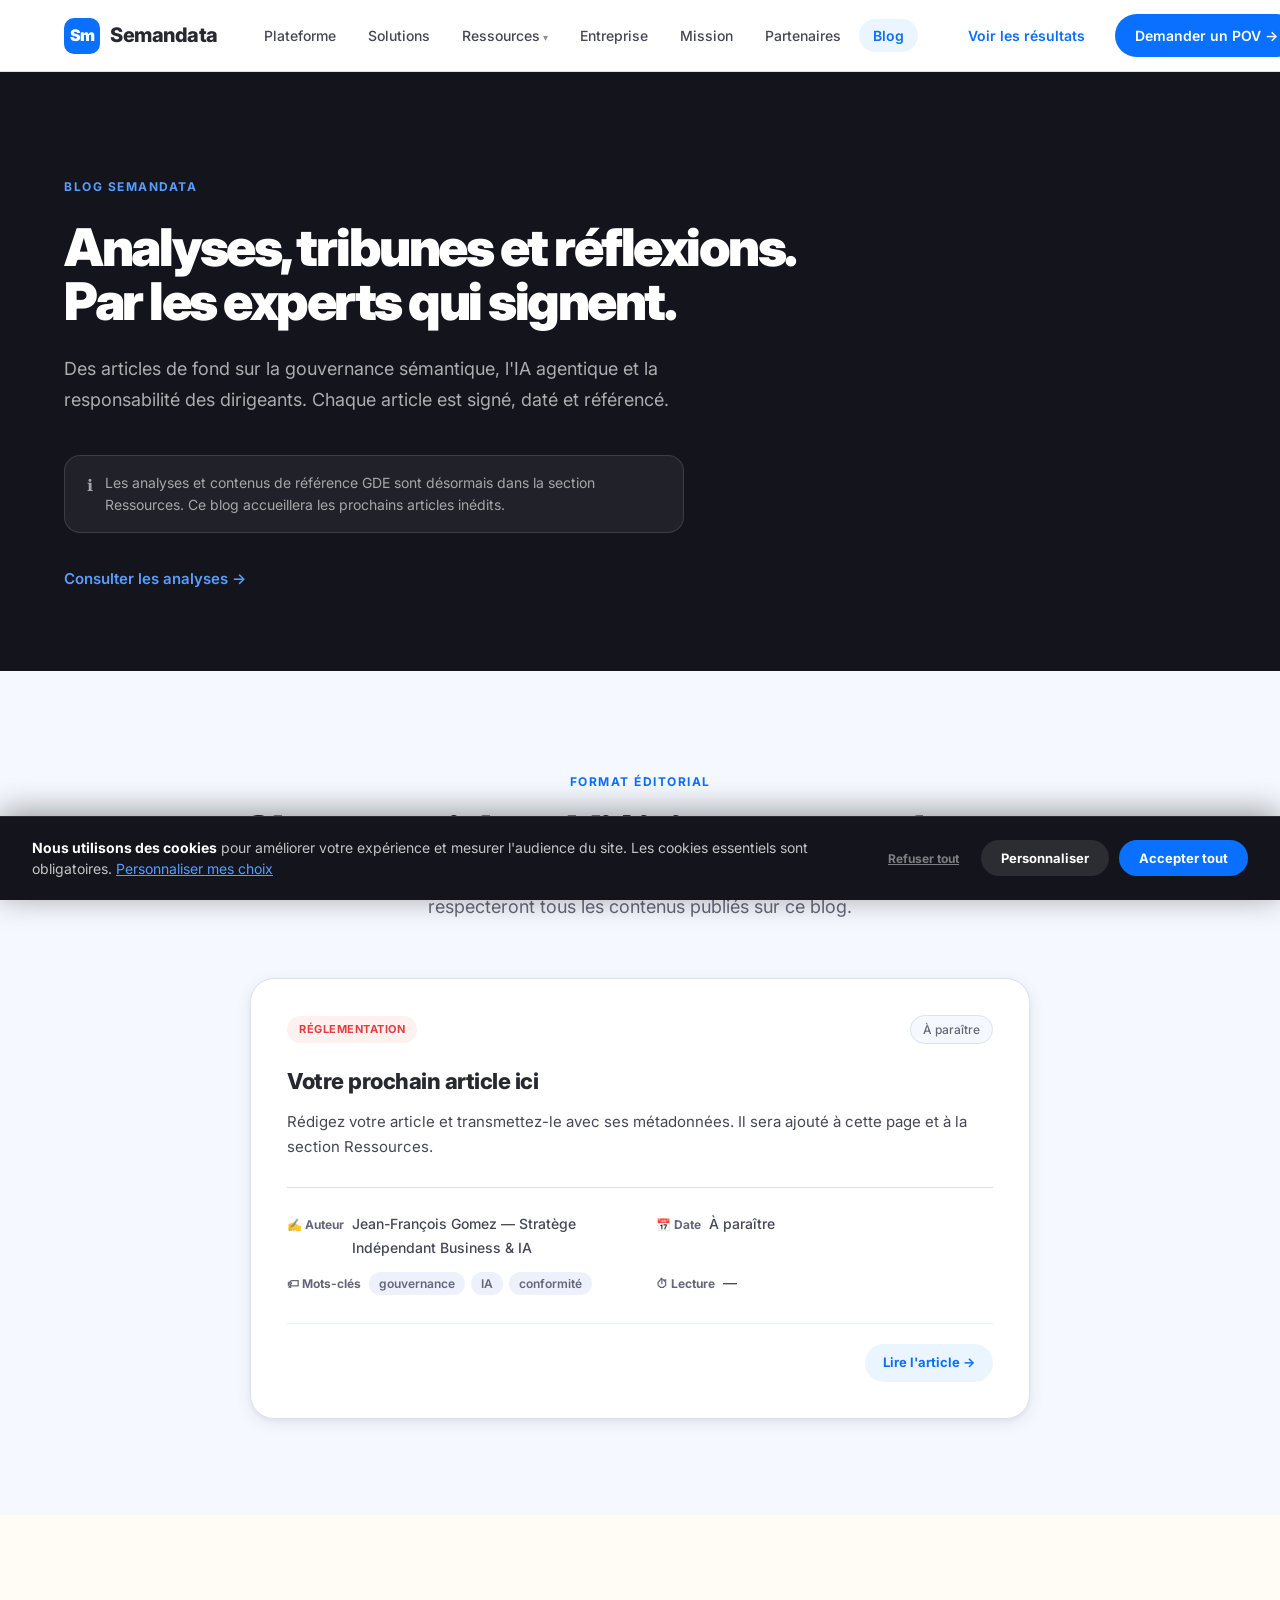
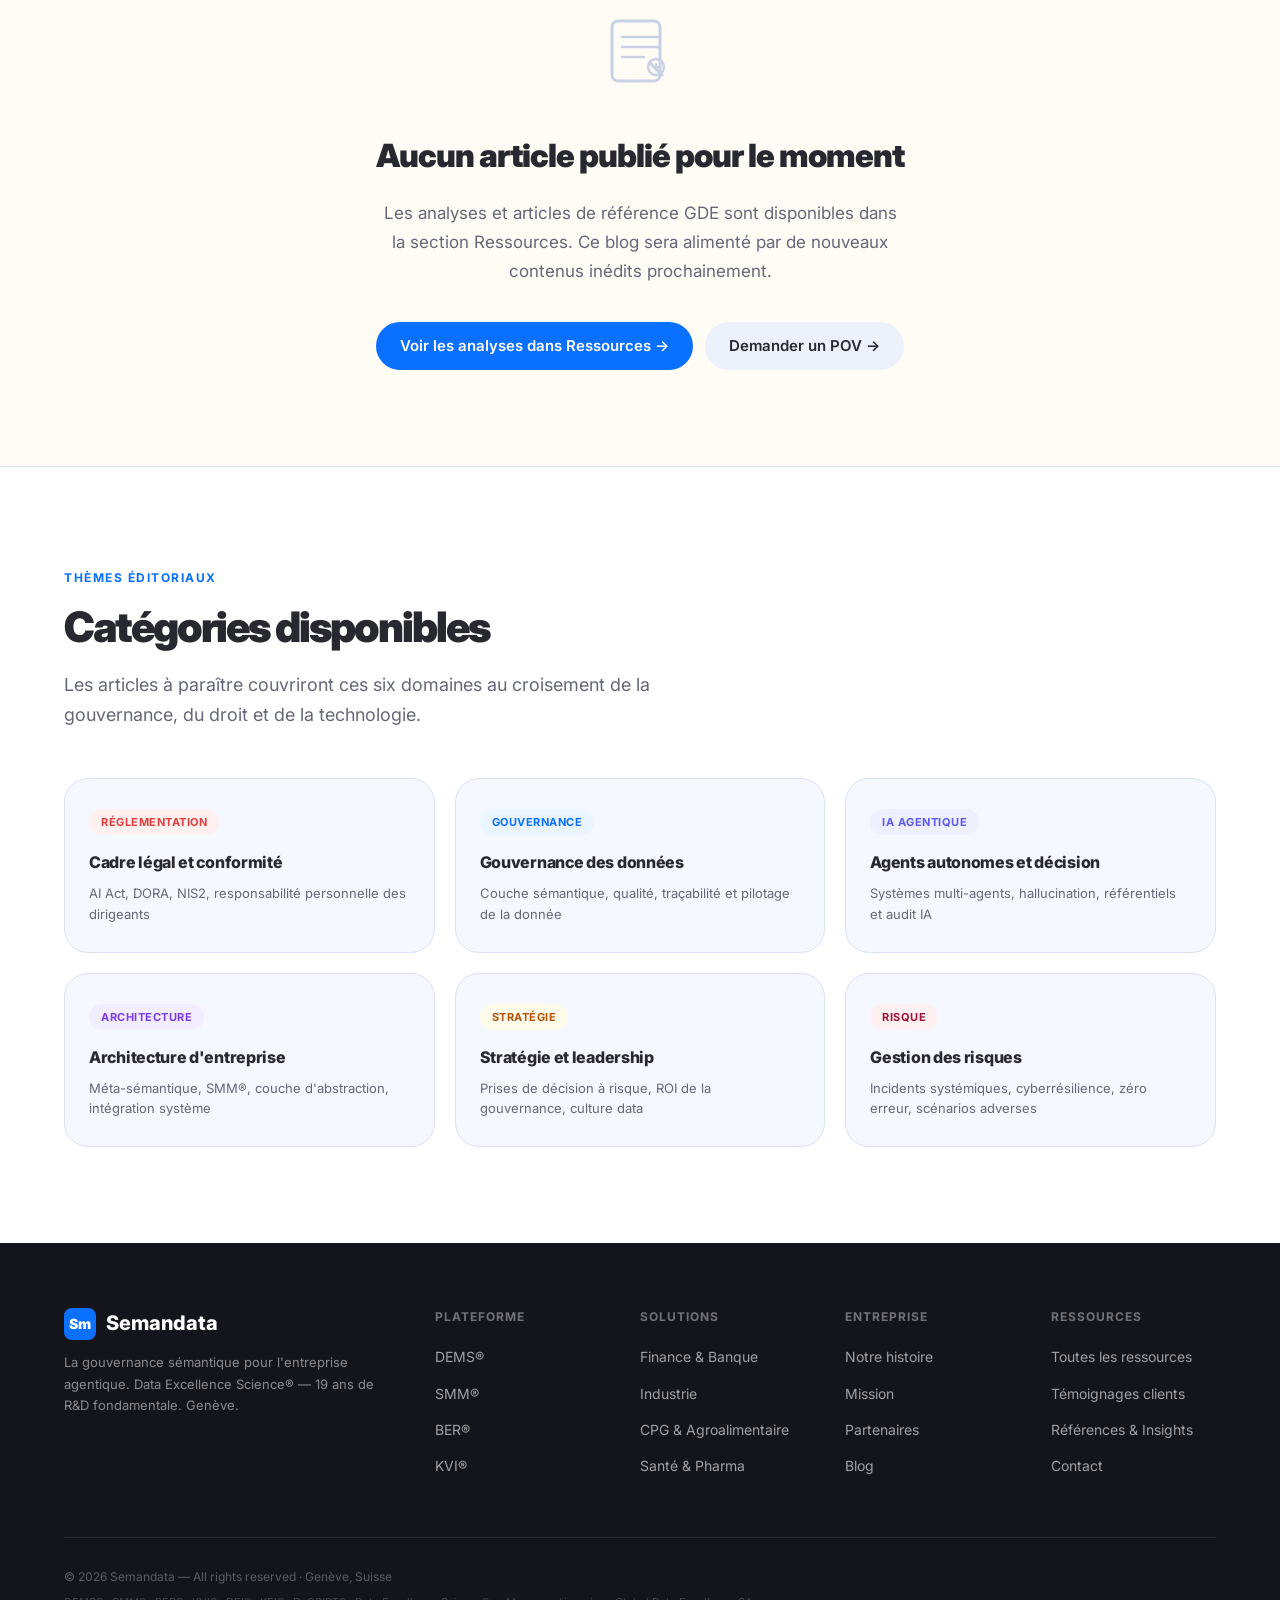
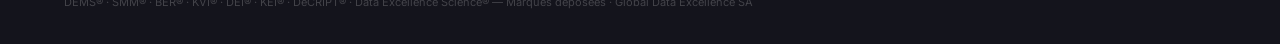
==== blog.html @ 56f46e11 "GDE_Reload" ====
<!DOCTYPE html>
<html lang="fr">
<head>
  <meta charset="UTF-8">
  <meta name="viewport" content="width=device-width, initial-scale=1.0">
  <title>Blog — Semandata | Analyses, tribunes et réflexions par les experts qui signent.</title>
  <meta name="description" content="Des articles de fond sur la gouvernance sémantique, l'IA agentique et la responsabilité des dirigeants. Chaque article est signé, daté et référencé. Par Semandata.">
  <style>
@import url('https://fonts.googleapis.com/css2?family=Inter:wght@400;500;600;700;800;900&display=swap');

:root {
  --c-blue50:  #ebf5ff;
  --c-blue100: #c7deff;
  --c-blue500: #579dff;
  --c-blue700: #0a70ff;
  --c-blue900: #0057d1;
  --c-heading:   #282830;
  --c-paragraph: #464754;
  --c-caption:   #656779;
  --c-white:     #ffffff;
  --c-cream:     #fffcf5;
  --c-grey50:    #f5f8fe;
  --c-grey100:   #ecf1fc;
  --c-grey200:   #dbe2f4;
  --c-grey300:   #c9d1e7;
  --c-indigo500: #5c59f3;
  --c-teal500:   #2aa79c;
  --c-yellow:    #fcff7e;
  --c-green:     #22c55e;
  --c-dark:      #14141c;
  --c-hero-bg:   #ede9e1;
  --r-sm:   8px;
  --r-md:   12px;
  --r-lg:   16px;
  --r-xl:   24px;
  --r-2xl:  32px;
  --r-pill: 100px;
  --shadow-sm: 0 1px 3px rgba(0,0,0,0.08), 0 1px 2px rgba(0,0,0,0.05);
  --shadow-md: 0 4px 16px rgba(0,0,0,0.08), 0 2px 4px rgba(0,0,0,0.04);
  --shadow-lg: 0 20px 60px rgba(0,0,0,0.10), 0 4px 16px rgba(0,0,0,0.06);
}

*, *::before, *::after { box-sizing: border-box; margin: 0; padding: 0; }
html { scroll-behavior: smooth; }
body {
  font-family: 'Inter', Helvetica, Arial, sans-serif;
  color: var(--c-paragraph);
  background: var(--c-white);
  line-height: 1.65;
  -webkit-font-smoothing: antialiased;
}
a { text-decoration: none; color: inherit; }
img { max-width: 100%; display: block; }

/* ── Navigation ── */
.nav {
  position: sticky; top: 0; z-index: 100;
  height: 72px;
  background: rgba(255,255,255,0.96);
  backdrop-filter: blur(16px);
  -webkit-backdrop-filter: blur(16px);
  border-bottom: 1px solid var(--c-grey200);
  display: flex; align-items: center;
}
.nav-inner {
  max-width: 1200px; margin: 0 auto; padding: 0 24px;
  width: 100%;
  display: flex; align-items: center; justify-content: space-between; gap: 32px;
}
.nav-logo {
  display: flex; align-items: center; gap: 10px;
  font-size: 20px; font-weight: 800; color: var(--c-heading);
  letter-spacing: -0.5px; flex-shrink: 0;
}
.nav-logo .logo-mark {
  width: 36px; height: 36px; border-radius: 10px;
  background: var(--c-blue700);
  display: flex; align-items: center; justify-content: center;
  color: white; font-weight: 900; font-size: 16px; letter-spacing: -1px;
}
.nav-links {
  display: flex; align-items: center; gap: 4px;
  list-style: none; flex: 1; justify-content: center;
}
.nav-links a {
  padding: 8px 14px; border-radius: var(--r-pill);
  font-size: 14px; font-weight: 500; color: var(--c-paragraph);
  transition: all 0.15s ease;
  white-space: nowrap;
}
.nav-links a:hover { background: var(--c-grey100); color: var(--c-heading); }
.nav-links a.active { background: var(--c-blue50); color: var(--c-blue700); font-weight: 600; }
/* ── Dropdown Ressources ── */
.nav-dropdown { position: relative; }
.nav-dropdown > a::after {
  content: ' ▾'; font-size: 10px; opacity: 0.6;
}
.nav-dropdown-menu {
  display: none;
  position: absolute; top: calc(100% + 8px); left: 50%;
  transform: translateX(-50%);
  background: white; border: 1px solid var(--c-grey200);
  border-radius: var(--r-lg); box-shadow: var(--shadow-lg);
  min-width: 210px; padding: 8px; z-index: 200;
  white-space: nowrap;
}
.nav-dropdown:hover .nav-dropdown-menu { display: block; }
.nav-dropdown-menu a {
  display: block; padding: 10px 14px; border-radius: var(--r-md);
  font-size: 14px; font-weight: 500; color: var(--c-paragraph);
  transition: all 0.15s ease;
}
.nav-dropdown-menu a:hover { background: var(--c-blue50); color: var(--c-blue700); }
.nav-dropdown-menu .dropdown-label {
  font-size: 11px; font-weight: 700; text-transform: uppercase;
  letter-spacing: 1px; color: var(--c-caption); padding: 6px 14px 4px;
}

.nav-cta { display: flex; align-items: center; gap: 12px; flex-shrink: 0; }

/* ── Boutons ── */
.btn {
  display: inline-flex; align-items: center; gap: 8px;
  padding: 12px 24px; border-radius: var(--r-pill);
  font-size: 15px; font-weight: 600; border: none; cursor: pointer;
  transition: all 0.15s ease; text-decoration: none; white-space: nowrap;
}
.btn-primary { background: var(--c-blue700); color: white; }
.btn-primary:hover { background: var(--c-blue900); transform: translateY(-1px); box-shadow: 0 4px 20px rgba(10,112,255,0.35); }
.btn-secondary { background: var(--c-grey100); color: var(--c-heading); }
.btn-secondary:hover { background: var(--c-grey200); }
.btn-ghost { background: transparent; color: var(--c-blue700); }
.btn-ghost:hover { background: var(--c-blue50); }
.btn-white { background: white; color: var(--c-blue700); }
.btn-white:hover { background: var(--c-blue50); transform: translateY(-1px); box-shadow: 0 4px 20px rgba(0,0,0,0.15); }
.btn-outline-white { background: transparent; color: white; border: 2px solid rgba(255,255,255,0.4); }
.btn-outline-white:hover { background: rgba(255,255,255,0.1); border-color: white; }

/* ── Layout ── */
.container { max-width: 1200px; margin: 0 auto; padding: 0 24px; }
.section { padding: 96px 0; }
.section-sm { padding: 64px 0; }
.section-label {
  display: inline-block;
  font-size: 12px; font-weight: 700; letter-spacing: 1.5px;
  text-transform: uppercase; color: var(--c-blue700);
  margin-bottom: 16px;
}
.section-label-light { color: var(--c-blue500); }
.section-title {
  font-size: 42px; font-weight: 900; letter-spacing: -2px;
  color: var(--c-heading); line-height: 1.1; margin-bottom: 20px;
}
.section-title-white { color: white; }
.section-subtitle { font-size: 18px; color: var(--c-caption); line-height: 1.65; max-width: 600px; }
.section-subtitle-white { color: rgba(255,255,255,0.75); }
.text-center { text-align: center; }
.text-center .section-subtitle { margin: 0 auto; }

/* ── Blog Hero (dark) ── */
.blog-hero {
  background: var(--c-dark);
  padding: 100px 0 80px;
}
.blog-hero-label {
  display: inline-block;
  font-size: 12px; font-weight: 700; letter-spacing: 1.5px;
  text-transform: uppercase; color: var(--c-blue500);
  margin-bottom: 24px;
}
.blog-hero h1 {
  font-size: 52px; font-weight: 900; letter-spacing: -2.5px;
  color: white; line-height: 1.05; margin-bottom: 24px;
  max-width: 780px;
}
.blog-hero-sub {
  font-size: 18px; color: rgba(255,255,255,0.65); line-height: 1.7;
  max-width: 640px; margin-bottom: 40px;
}
.blog-hero-notice {
  display: inline-flex; align-items: flex-start; gap: 12px;
  background: rgba(255,255,255,0.06); border: 1px solid rgba(255,255,255,0.12);
  border-radius: var(--r-lg); padding: 16px 22px;
  font-size: 14px; color: rgba(255,255,255,0.6);
  line-height: 1.55; max-width: 620px; margin-bottom: 32px;
}
.blog-hero-notice .notice-icon {
  font-size: 16px; flex-shrink: 0; margin-top: 1px;
}
.blog-hero-cta {
  display: inline-flex; align-items: center; gap: 8px;
  font-size: 15px; font-weight: 600; color: var(--c-blue500);
  transition: color 0.15s;
}
.blog-hero-cta:hover { color: white; }

/* ── Badge ── */
.badge {
  display: inline-flex; align-items: center;
  padding: 4px 12px; border-radius: var(--r-pill);
  font-size: 11px; font-weight: 700; letter-spacing: 0.5px;
  text-transform: uppercase;
}
.badge-reglem   { background: #fff1f0; color: #e53e3e; }
.badge-gouv     { background: #ebf5ff; color: var(--c-blue700); }
.badge-ia       { background: #eef0ff; color: var(--c-indigo500); }
.badge-archi    { background: #f3eeff; color: #7c3aed; }
.badge-strat    { background: #fffbeb; color: #b45309; }
.badge-risque   { background: #fff1f2; color: #9f1239; }

/* ── Demo card (format d'article) ── */
.format-section {
  background: var(--c-grey50);
  padding: 96px 0;
}
.format-section .section-title { margin-bottom: 8px; }
.format-section .section-subtitle { margin-bottom: 56px; }
.demo-card {
  background: white; border: 1px solid var(--c-grey200);
  border-radius: var(--r-xl); padding: 36px;
  box-shadow: var(--shadow-md);
  max-width: 780px; margin: 0 auto;
}
.demo-card-top {
  display: flex; align-items: center; justify-content: space-between;
  margin-bottom: 24px;
}
.demo-date {
  font-size: 12px; font-weight: 500; color: var(--c-caption);
  background: var(--c-grey50); border: 1px solid var(--c-grey200);
  padding: 4px 12px; border-radius: var(--r-pill);
}
.demo-title {
  font-size: 22px; font-weight: 800; color: var(--c-heading);
  letter-spacing: -0.5px; line-height: 1.25; margin-bottom: 14px;
}
.demo-summary {
  font-size: 15px; color: var(--c-paragraph); line-height: 1.65;
  margin-bottom: 28px;
}
.demo-divider {
  border: none; border-top: 1px solid var(--c-grey200); margin: 0 0 24px;
}
.demo-meta-grid {
  display: grid; grid-template-columns: 1fr 1fr; gap: 12px 32px;
  margin-bottom: 28px;
}
.demo-meta-item { display: flex; align-items: baseline; gap: 8px; }
.demo-meta-label {
  font-size: 12px; font-weight: 700; color: var(--c-caption);
  white-space: nowrap; flex-shrink: 0;
}
.demo-meta-value {
  font-size: 14px; color: var(--c-paragraph); font-weight: 500;
}
.demo-tags {
  display: inline-flex; gap: 6px; flex-wrap: wrap;
}
.demo-tag {
  background: var(--c-grey100); color: var(--c-caption);
  font-size: 12px; font-weight: 600; padding: 2px 10px;
  border-radius: var(--r-pill);
}
.demo-card-footer {
  display: flex; justify-content: flex-end;
  padding-top: 20px; border-top: 1px solid var(--c-grey100);
}
.demo-read-link {
  display: inline-flex; align-items: center; gap: 6px;
  font-size: 13px; font-weight: 700; color: var(--c-blue700);
  background: var(--c-blue50); padding: 8px 18px; border-radius: var(--r-pill);
  transition: all 0.15s ease;
}
.demo-read-link:hover { background: var(--c-blue100); }

/* ── État actuel (vide) ── */
.empty-section {
  background: var(--c-cream);
  padding: 96px 0;
}
.empty-illustration {
  width: 80px; height: 80px; margin: 0 auto 32px;
  color: var(--c-grey300);
}
.empty-section h2 {
  font-size: 32px; font-weight: 900; letter-spacing: -1px;
  color: var(--c-heading); margin-bottom: 16px;
}
.empty-section p {
  font-size: 17px; color: var(--c-caption); line-height: 1.7;
  max-width: 520px; margin: 0 auto 36px;
}
.empty-cta-row {
  display: flex; gap: 12px; justify-content: center; flex-wrap: wrap;
}

/* ── Catégories ── */
.categories-section {
  background: var(--c-white);
  padding: 96px 0;
  border-top: 1px solid var(--c-grey200);
}
.categories-grid {
  display: grid; grid-template-columns: repeat(3, 1fr);
  gap: 20px; margin-top: 48px;
}
.category-card {
  background: var(--c-grey50); border: 1px solid var(--c-grey200);
  border-radius: var(--r-xl); padding: 28px 24px;
  transition: all 0.2s ease;
}
.category-card:hover {
  box-shadow: var(--shadow-md);
  transform: translateY(-2px);
  border-color: var(--c-grey300);
}
.category-card .badge { margin-bottom: 14px; }
.category-card-title {
  font-size: 16px; font-weight: 800; color: var(--c-heading);
  letter-spacing: -0.3px; margin-bottom: 8px;
}
.category-card-desc {
  font-size: 13px; color: var(--c-caption); line-height: 1.55;
}

/* ── CTA Banner ── */
.cta-banner {
  background: var(--c-blue700); padding: 80px 0;
}
.cta-banner h2 {
  font-size: 36px; font-weight: 900; letter-spacing: -1.5px;
  color: white; margin-bottom: 16px; max-width: 600px;
}
.cta-banner p { font-size: 17px; color: rgba(255,255,255,0.75); max-width: 520px; margin-bottom: 36px; line-height: 1.7; }
.cta-actions { display: flex; gap: 12px; flex-wrap: wrap; }

/* ── Footer ── */
.footer { background: var(--c-dark); padding: 64px 0 32px; }
.footer-grid {
  display: grid; grid-template-columns: 2fr 1fr 1fr 1fr 1fr;
  gap: 40px; padding-bottom: 48px;
  border-bottom: 1px solid rgba(255,255,255,0.1);
}
.footer-brand { font-size: 20px; font-weight: 800; color: white; margin-bottom: 12px; }
.footer-tagline { font-size: 13px; color: rgba(255,255,255,0.5); line-height: 1.65; }
.footer-col-title { font-size: 12px; font-weight: 700; text-transform: uppercase; letter-spacing: 1px; color: rgba(255,255,255,0.4); margin-bottom: 16px; }
.footer-links { list-style: none; }
.footer-links li { margin-bottom: 10px; }
.footer-links a { font-size: 14px; color: rgba(255,255,255,0.6); transition: color 0.15s; }
.footer-links a:hover { color: white; }
.footer-bottom { padding-top: 28px; display: flex; justify-content: space-between; align-items: flex-start; gap: 16px; flex-wrap: wrap; }
.footer-copy { font-size: 12px; color: rgba(255,255,255,0.3); line-height: 1.8; }
.footer-ip { font-size: 11px; color: rgba(255,255,255,0.2); margin-top: 6px; }

/* ── Responsive ── */
@media (max-width: 1024px) {
  .blog-hero h1 { font-size: 40px; }
  .footer-grid { grid-template-columns: 1fr 1fr 1fr; }
  .categories-grid { grid-template-columns: repeat(2, 1fr); }
}
@media (max-width: 768px) {
  .nav-links { display: none; }
  .nav-cta .btn-ghost { display: none; }
  .blog-hero h1 { font-size: 32px; letter-spacing: -1.5px; }
  .blog-hero-sub { font-size: 16px; }
  .section-title { font-size: 28px; letter-spacing: -1px; }
  .cta-banner h2 { font-size: 26px; }
  .footer-grid { grid-template-columns: 1fr 1fr; }
  .categories-grid { grid-template-columns: 1fr 1fr; }
  .demo-meta-grid { grid-template-columns: 1fr; }
  .empty-section h2 { font-size: 26px; }
}
@media (max-width: 480px) {
  .footer-grid { grid-template-columns: 1fr; }
  .blog-hero { padding: 60px 0 48px; }
  .blog-hero h1 { font-size: 28px; }
  .categories-grid { grid-template-columns: 1fr; }
}
  </style>
</head>
<body>

<!-- ══════════════════════════════════════════════════════════
     NAVIGATION
══════════════════════════════════════════════════════════ -->
<nav class="nav">
  <div class="nav-inner">
    <a href="index.html" class="nav-logo">
      <div class="logo-mark">Sm</div>
      Semandata
    </a>
    <ul class="nav-links">
      <li><a href="plateforme.html">Plateforme</a></li>
      <li><a href="solutions.html">Solutions</a></li>
      <li class="nav-dropdown">
      <a href="ressources.html">Ressources</a>
      <div class="nav-dropdown-menu">
        <div class="dropdown-label">Ressources</div>
        <a href="ressources.html#temoignages">Témoignages clients</a>
        <a href="ressources.html#insights">Références &amp; Insights</a>
        <a href="ressources.html#guides">Guides pratiques</a>
      </div>
    </li>
      <li><a href="entreprise.html">Entreprise</a></li>
      <li><a href="mission.html">Mission</a></li>
      <li><a href="gotomarket.html">Partenaires</a></li>
      <li><a href="blog.html" class="active">Blog</a></li>
    </ul>
    <div class="nav-cta">
      <a href="ressources.html" class="btn btn-ghost" style="font-size:14px;padding:10px 18px;">Voir les résultats</a>
      <a href="mailto:contact@semandata.com?subject=Demande de POV Semandata" class="btn btn-primary" style="font-size:14px;padding:10px 20px;">Demander un POV →</a>
    </div>
  </div>
</nav>

<!-- ══════════════════════════════════════════════════════════
     HERO
══════════════════════════════════════════════════════════ -->
<section class="blog-hero">
  <div class="container">
    <div class="blog-hero-label">Blog Semandata</div>
    <h1>Analyses, tribunes et réflexions.<br>Par les experts qui signent.</h1>
    <p class="blog-hero-sub">Des articles de fond sur la gouvernance sémantique, l'IA agentique et la responsabilité des dirigeants. Chaque article est signé, daté et référencé.</p>
    <div class="blog-hero-notice">
      <span class="notice-icon">ℹ</span>
      <span>Les analyses et contenus de référence GDE sont désormais dans la section Ressources. Ce blog accueillera les prochains articles inédits.</span>
    </div>
    <br>
    <a href="ressources.html#articles" class="blog-hero-cta">Consulter les analyses →</a>
  </div>
</section>

<!-- ══════════════════════════════════════════════════════════
     FORMAT DES ARTICLES
══════════════════════════════════════════════════════════ -->
<section class="format-section">
  <div class="container text-center">
    <div class="section-label">Format éditorial</div>
    <h2 class="section-title">Chaque article publié ici respecte ce format</h2>
    <p class="section-subtitle">Un article de fond n'est pas un post LinkedIn. Voici la structure que respecteront tous les contenus publiés sur ce blog.</p>
  </div>
  <div class="container" style="margin-top: 0;">
    <div class="demo-card">
      <div class="demo-card-top">
        <span class="badge badge-reglem">Réglementation</span>
        <span class="demo-date">À paraître</span>
      </div>
      <div class="demo-title">Votre prochain article ici</div>
      <p class="demo-summary">Rédigez votre article et transmettez-le avec ses métadonnées. Il sera ajouté à cette page et à la section Ressources.</p>
      <hr class="demo-divider">
      <div class="demo-meta-grid">
        <div class="demo-meta-item">
          <span class="demo-meta-label">✍ Auteur</span>
          <span class="demo-meta-value">Jean-François Gomez — Stratège Indépendant Business &amp; IA</span>
        </div>
        <div class="demo-meta-item">
          <span class="demo-meta-label">📅 Date</span>
          <span class="demo-meta-value">À paraître</span>
        </div>
        <div class="demo-meta-item">
          <span class="demo-meta-label">🏷 Mots-clés</span>
          <span class="demo-meta-value">
            <span class="demo-tags">
              <span class="demo-tag">gouvernance</span>
              <span class="demo-tag">IA</span>
              <span class="demo-tag">conformité</span>
            </span>
          </span>
        </div>
        <div class="demo-meta-item">
          <span class="demo-meta-label">⏱ Lecture</span>
          <span class="demo-meta-value">—</span>
        </div>
      </div>
      <div class="demo-card-footer">
        <span class="demo-read-link">Lire l'article →</span>
      </div>
    </div>
  </div>
</section>

<!-- ══════════════════════════════════════════════════════════
     ÉTAT ACTUEL — VIDE
══════════════════════════════════════════════════════════ -->
<section class="empty-section">
  <div class="container text-center">
    <svg class="empty-illustration" viewBox="0 0 80 80" fill="none" xmlns="http://www.w3.org/2000/svg">
      <rect x="12" y="10" width="48" height="60" rx="6" stroke="currentColor" stroke-width="3" fill="none"/>
      <line x1="22" y1="26" x2="58" y2="26" stroke="currentColor" stroke-width="2.5" stroke-linecap="round"/>
      <line x1="22" y1="36" x2="58" y2="36" stroke="currentColor" stroke-width="2.5" stroke-linecap="round"/>
      <line x1="22" y1="46" x2="44" y2="46" stroke="currentColor" stroke-width="2.5" stroke-linecap="round"/>
      <path d="M50 52 L62 64" stroke="currentColor" stroke-width="3" stroke-linecap="round"/>
      <circle cx="56" cy="56" r="8" stroke="currentColor" stroke-width="2.5" fill="none"/>
      <line x1="53" y1="56" x2="59" y2="56" stroke="currentColor" stroke-width="2" stroke-linecap="round"/>
      <line x1="56" y1="53" x2="56" y2="59" stroke="currentColor" stroke-width="2" stroke-linecap="round"/>
    </svg>
    <h2>Aucun article publié pour le moment</h2>
    <p>Les analyses et articles de référence GDE sont disponibles dans la section Ressources. Ce blog sera alimenté par de nouveaux contenus inédits prochainement.</p>
    <div class="empty-cta-row">
      <a href="ressources.html#articles" class="btn btn-primary">Voir les analyses dans Ressources →</a>
      <a href="mailto:contact@semandata.com?subject=Demande de POV Semandata" class="btn btn-secondary">Demander un POV →</a>
    </div>
  </div>
</section>

<!-- ══════════════════════════════════════════════════════════
     CATÉGORIES
══════════════════════════════════════════════════════════ -->
<section class="categories-section">
  <div class="container">
    <div class="section-label">Thèmes éditoriaux</div>
    <h2 class="section-title">Catégories disponibles</h2>
    <p class="section-subtitle">Les articles à paraître couvriront ces six domaines au croisement de la gouvernance, du droit et de la technologie.</p>
    <div class="categories-grid">

      <div class="category-card">
        <span class="badge badge-reglem">Réglementation</span>
        <div class="category-card-title">Cadre légal et conformité</div>
        <p class="category-card-desc">AI Act, DORA, NIS2, responsabilité personnelle des dirigeants</p>
      </div>

      <div class="category-card">
        <span class="badge badge-gouv">Gouvernance</span>
        <div class="category-card-title">Gouvernance des données</div>
        <p class="category-card-desc">Couche sémantique, qualité, traçabilité et pilotage de la donnée</p>
      </div>

      <div class="category-card">
        <span class="badge badge-ia">IA Agentique</span>
        <div class="category-card-title">Agents autonomes et décision</div>
        <p class="category-card-desc">Systèmes multi-agents, hallucination, référentiels et audit IA</p>
      </div>

      <div class="category-card">
        <span class="badge badge-archi">Architecture</span>
        <div class="category-card-title">Architecture d'entreprise</div>
        <p class="category-card-desc">Méta-sémantique, SMM®, couche d'abstraction, intégration système</p>
      </div>

      <div class="category-card">
        <span class="badge badge-strat">Stratégie</span>
        <div class="category-card-title">Stratégie et leadership</div>
        <p class="category-card-desc">Prises de décision à risque, ROI de la gouvernance, culture data</p>
      </div>

      <div class="category-card">
        <span class="badge badge-risque">Risque</span>
        <div class="category-card-title">Gestion des risques</div>
        <p class="category-card-desc">Incidents systémiques, cyberrésilience, zéro erreur, scénarios adverses</p>
      </div>

    </div>
  </div>
</section>

<!-- ══════════════════════════════════════════════════════════
     FOOTER
══════════════════════════════════════════════════════════ -->
<footer class="footer">
  <div class="container">
    <div class="footer-grid">
      <div>
        <div style="display:flex;align-items:center;gap:10px;margin-bottom:12px;">
          <div style="width:32px;height:32px;border-radius:8px;background:var(--c-blue700);display:flex;align-items:center;justify-content:center;color:white;font-weight:900;font-size:14px;">Sm</div>
          <div class="footer-brand" style="margin-bottom:0;">Semandata</div>
        </div>
        <p class="footer-tagline">La gouvernance sémantique pour l'entreprise agentique. Data Excellence Science® — 19 ans de R&D fondamentale. Genève.</p>
      </div>
      <div>
        <div class="footer-col-title">Plateforme</div>
        <ul class="footer-links">
          <li><a href="plateforme.html">DEMS®</a></li>
          <li><a href="plateforme.html#smm">SMM®</a></li>
          <li><a href="plateforme.html#ber">BER®</a></li>
          <li><a href="plateforme.html#kvi">KVI®</a></li>
        </ul>
      </div>
      <div>
        <div class="footer-col-title">Solutions</div>
        <ul class="footer-links">
          <li><a href="solutions.html">Finance &amp; Banque</a></li>
          <li><a href="solutions.html">Industrie</a></li>
          <li><a href="solutions.html">CPG &amp; Agroalimentaire</a></li>
          <li><a href="solutions.html">Santé &amp; Pharma</a></li>
        </ul>
      </div>
      <div>
        <div class="footer-col-title">Entreprise</div>
        <ul class="footer-links">
          <li><a href="entreprise.html">Notre histoire</a></li>
          <li><a href="mission.html">Mission</a></li>
          <li><a href="gotomarket.html">Partenaires</a></li>
          <li><a href="blog.html">Blog</a></li>
        </ul>
      </div>
      <div>
        <div class="footer-col-title">Ressources</div>
        <ul class="footer-links">
          <li><a href="ressources.html">Toutes les ressources</a></li>
          <li><a href="ressources.html#temoignages">Témoignages clients</a></li>
          <li><a href="ressources.html#insights">Références &amp; Insights</a></li>
          <li><a href="mailto:contact@semandata.com">Contact</a></li>
        </ul>
      </div>
    </div>
    <div class="footer-bottom">
      <div>
        <div class="footer-copy">© 2026 Semandata — All rights reserved · Genève, Suisse</div>
        <div class="footer-ip">DEMS® · SMM® · BER® · KVI® · DEI® · KEI® · DeCRIPT® · Data Excellence Science® — Marques déposées · Global Data Excellence SA</div>
      </div>
    </div>
  </div>
</footer>

<script src="assets/cookies.js"></script>
</body>
</html>
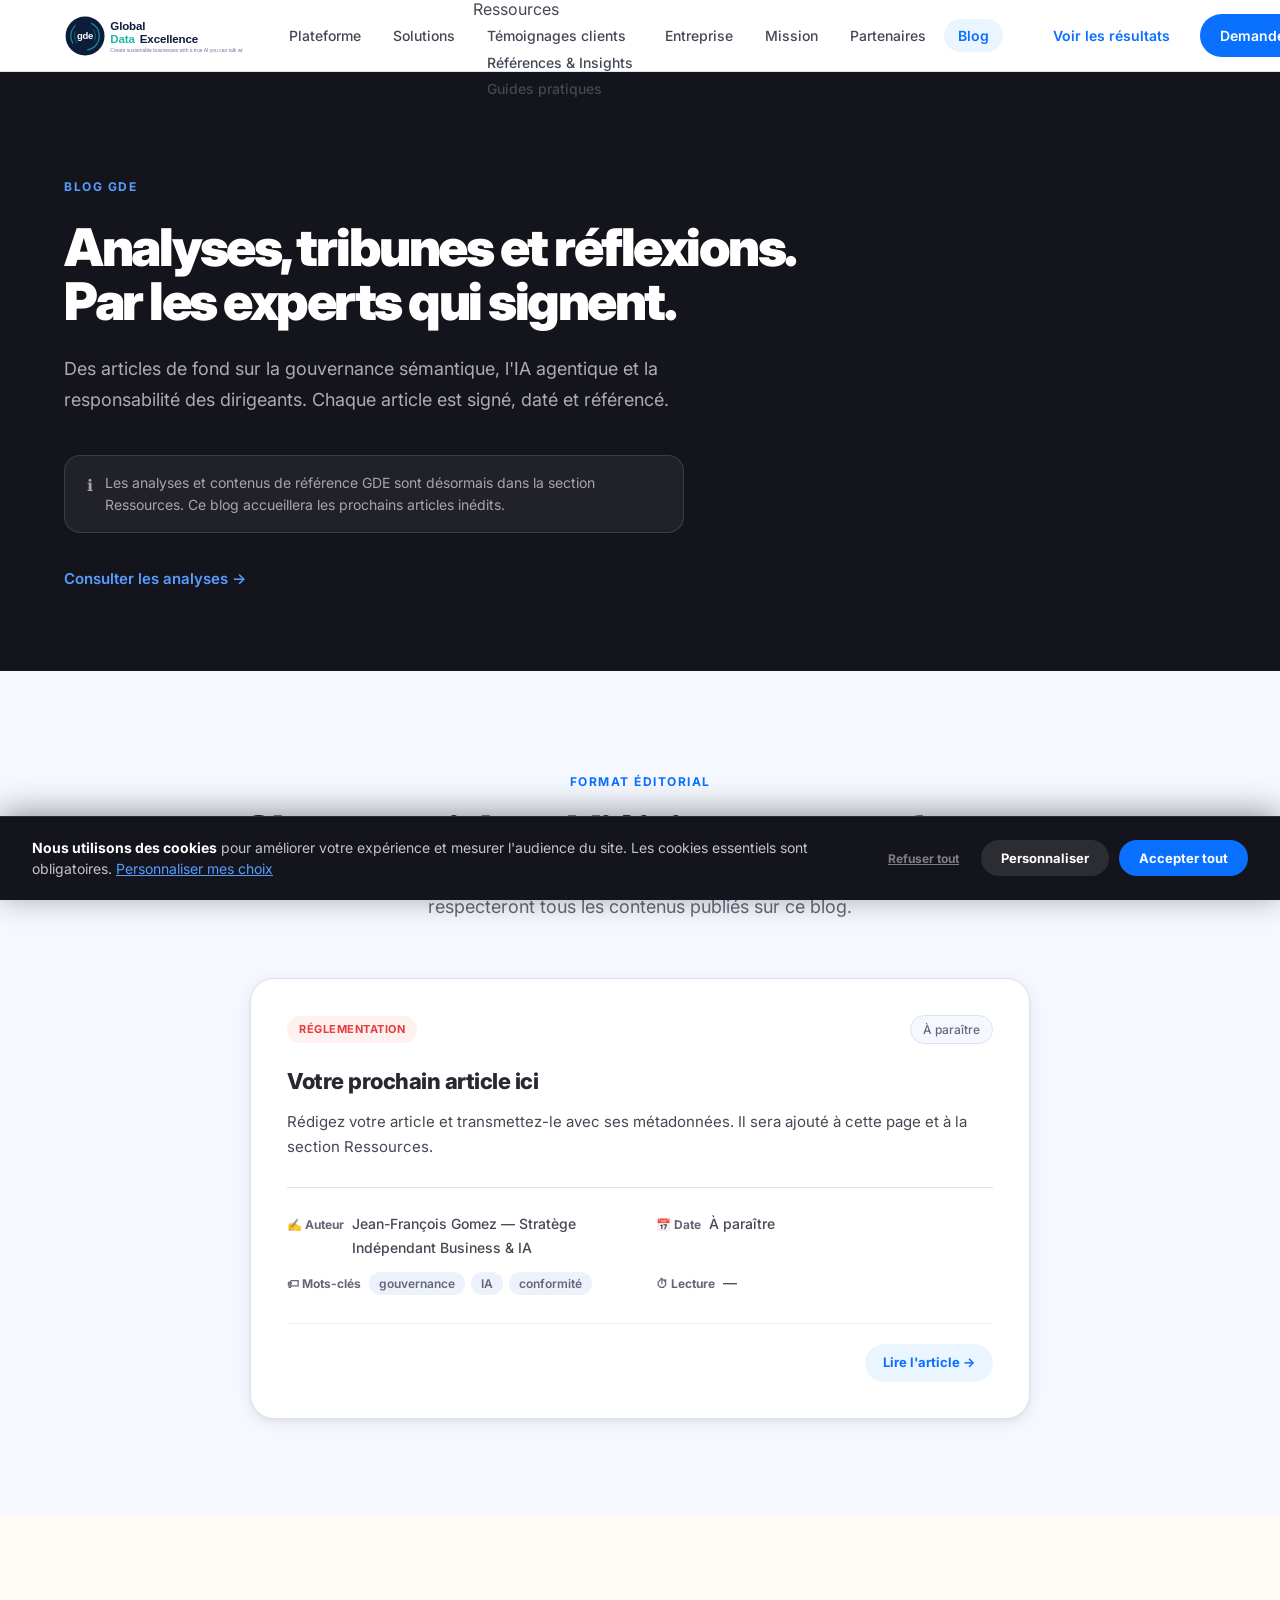
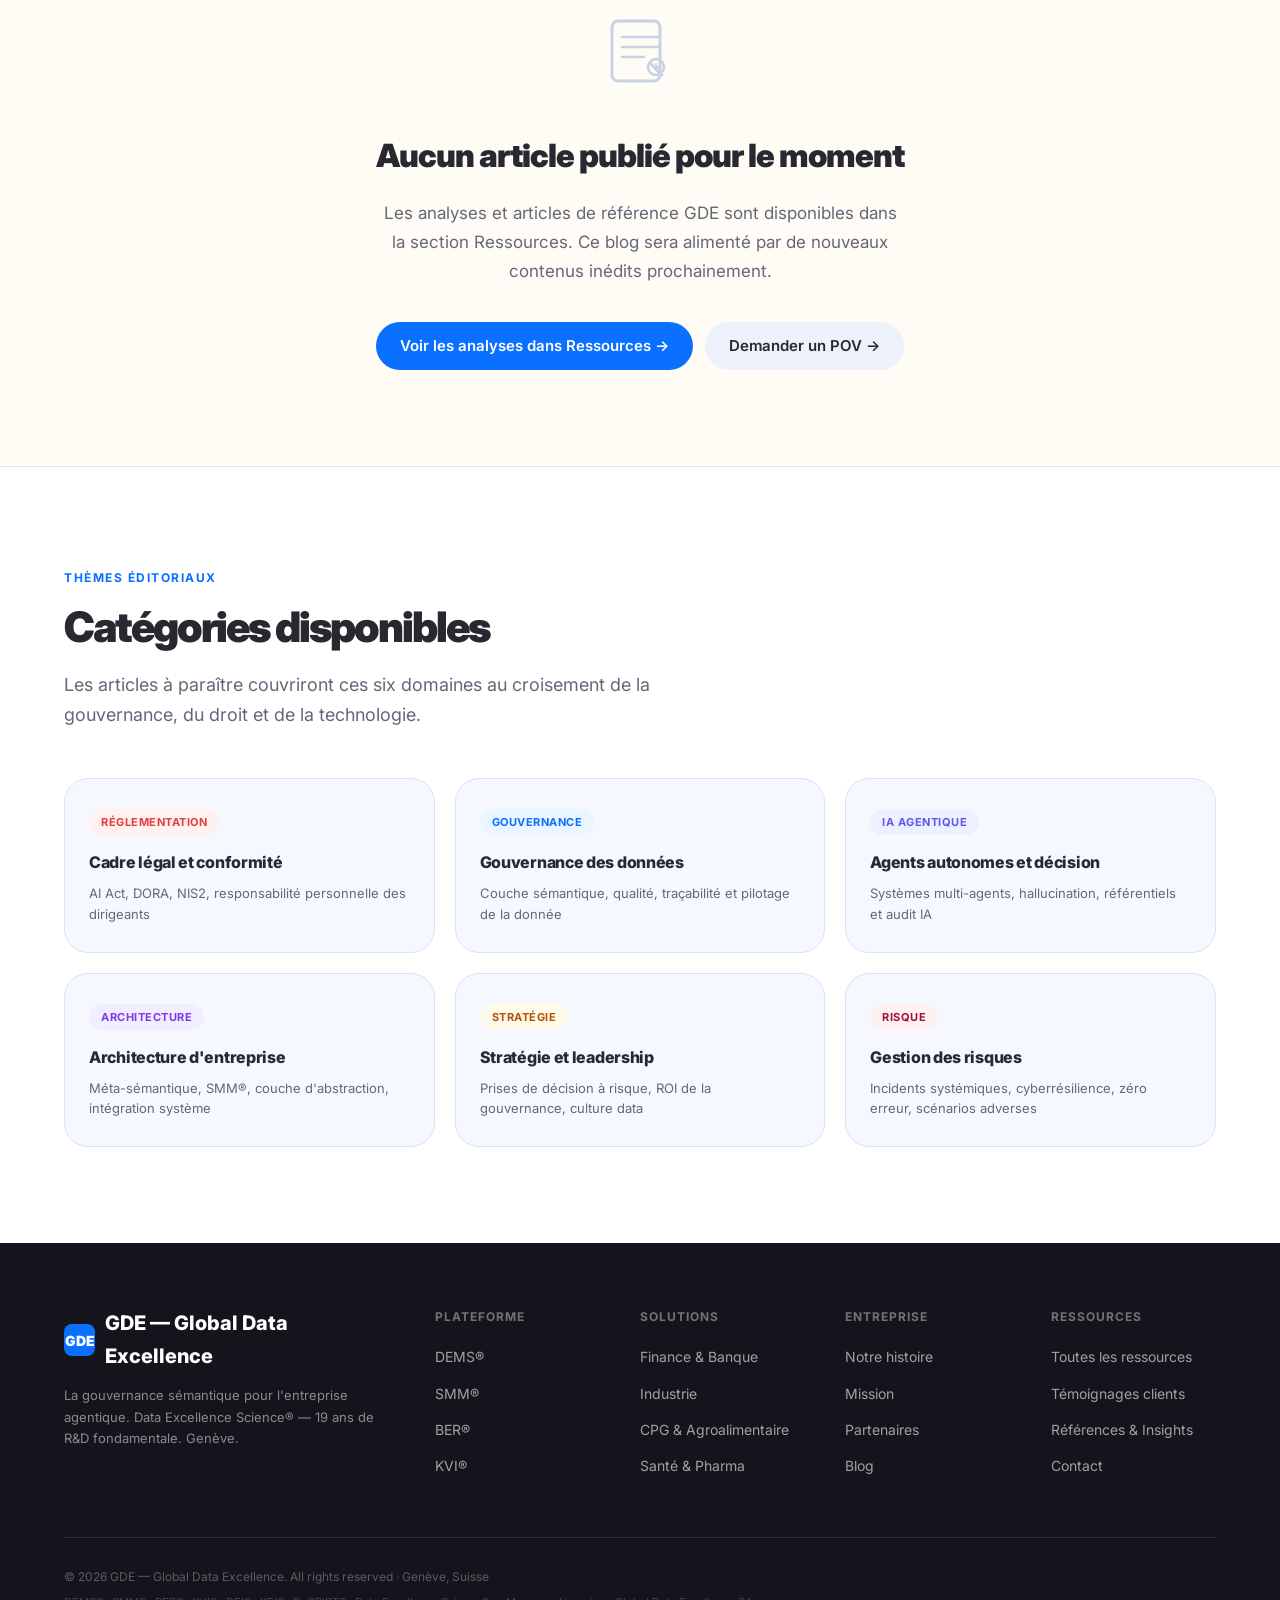
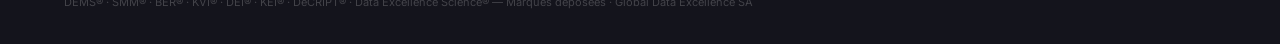
==== commit ae8818f1: "update" ====
--- a/blog.html
+++ b/blog.html
@@ -3,8 +3,8 @@
 <head>
   <meta charset="UTF-8">
   <meta name="viewport" content="width=device-width, initial-scale=1.0">
-  <title>Blog — Semandata | Analyses, tribunes et réflexions par les experts qui signent.</title>
-  <meta name="description" content="Des articles de fond sur la gouvernance sémantique, l'IA agentique et la responsabilité des dirigeants. Chaque article est signé, daté et référencé. Par Semandata.">
+  <title>Blog — GDE | Analyses, tribunes et réflexions par les experts qui signent.</title>
+  <meta name="description" content="Des articles de fond sur la gouvernance sémantique, l'IA agentique et la responsabilité des dirigeants. Chaque article est signé, daté et référencé. Par GDE.">
   <style>
 @import url('https://fonts.googleapis.com/css2?family=Inter:wght@400;500;600;700;800;900&display=swap');
 
@@ -68,16 +68,10 @@
   display: flex; align-items: center; justify-content: space-between; gap: 32px;
 }
 .nav-logo {
-  display: flex; align-items: center; gap: 10px;
-  font-size: 20px; font-weight: 800; color: var(--c-heading);
-  letter-spacing: -0.5px; flex-shrink: 0;
-}
-.nav-logo .logo-mark {
-  width: 36px; height: 36px; border-radius: 10px;
-  background: var(--c-blue700);
-  display: flex; align-items: center; justify-content: center;
-  color: white; font-weight: 900; font-size: 16px; letter-spacing: -1px;
-}
+  display: flex; align-items: center;
+  flex-shrink: 0; line-height: 0;
+}
+/* logo-mark replaced by SVG image */
 .nav-links {
   display: flex; align-items: center; gap: 4px;
   list-style: none; flex: 1; justify-content: center;
@@ -90,31 +84,40 @@
 }
 .nav-links a:hover { background: var(--c-grey100); color: var(--c-heading); }
 .nav-links a.active { background: var(--c-blue50); color: var(--c-blue700); font-weight: 600; }
-/* ── Dropdown Ressources ── */
+/* ── Méga-menu Ressources ── */
 .nav-dropdown { position: relative; }
-.nav-dropdown > a::after {
-  content: ' ▾'; font-size: 10px; opacity: 0.6;
-}
-.nav-dropdown-menu {
+.nav-dropdown > a::after { content: ' ▾'; font-size: 10px; opacity: 0.6; }
+.nav-mega-menu {
   display: none;
   position: absolute; top: calc(100% + 8px); left: 50%;
   transform: translateX(-50%);
   background: white; border: 1px solid var(--c-grey200);
   border-radius: var(--r-lg); box-shadow: var(--shadow-lg);
-  min-width: 210px; padding: 8px; z-index: 200;
-  white-space: nowrap;
-}
-.nav-dropdown:hover .nav-dropdown-menu { display: block; }
-.nav-dropdown-menu a {
-  display: block; padding: 10px 14px; border-radius: var(--r-md);
-  font-size: 14px; font-weight: 500; color: var(--c-paragraph);
-  transition: all 0.15s ease;
-}
-.nav-dropdown-menu a:hover { background: var(--c-blue50); color: var(--c-blue700); }
-.nav-dropdown-menu .dropdown-label {
-  font-size: 11px; font-weight: 700; text-transform: uppercase;
-  letter-spacing: 1px; color: var(--c-caption); padding: 6px 14px 4px;
-}
+  width: 660px; padding: 20px; z-index: 200;
+  grid-template-columns: 1fr 1fr 1fr; gap: 0;
+}
+.nav-mega-menu.open { display: grid; }
+.nav-dropdown:hover .nav-mega-menu { display: grid; }
+.mega-col { padding: 0 16px; }
+.mega-col + .mega-col { border-left: 1px solid var(--c-grey200); }
+.mega-col-title {
+  font-size: 11px; font-weight: 800; text-transform: uppercase;
+  letter-spacing: 1.2px; color: var(--c-blue700);
+  padding: 0 0 10px; margin-bottom: 4px;
+  border-bottom: 2px solid var(--c-blue100);
+}
+.mega-col a {
+  display: flex; align-items: flex-start; gap: 8px;
+  padding: 9px 8px; border-radius: var(--r-md);
+  font-size: 13px; font-weight: 500; color: var(--c-paragraph);
+  transition: all 0.15s ease; line-height: 1.35; text-decoration: none;
+}
+.mega-col a:hover { background: var(--c-blue50); color: var(--c-blue700); }
+.mega-col a .mi { font-size: 15px; flex-shrink: 0; margin-top: 1px; }
+.mega-col a .ml { display: flex; flex-direction: column; }
+.mega-col a .ml strong { font-weight: 700; color: var(--c-heading); font-size: 13px; }
+.mega-col a .ml span { font-size: 11px; color: var(--c-caption); margin-top: 1px; }
+@media (max-width: 768px) { .nav-mega-menu { display: none !important; } }
 
 .nav-cta { display: flex; align-items: center; gap: 12px; flex-shrink: 0; }
 
@@ -386,8 +389,7 @@
 <nav class="nav">
   <div class="nav-inner">
     <a href="index.html" class="nav-logo">
-      <div class="logo-mark">Sm</div>
-      Semandata
+      <img src="assets/logo-gde.svg" alt="GDE — Global Data Excellence" style="height:42px;width:auto;">
     </a>
     <ul class="nav-links">
       <li><a href="plateforme.html">Plateforme</a></li>
@@ -408,7 +410,7 @@
     </ul>
     <div class="nav-cta">
       <a href="ressources.html" class="btn btn-ghost" style="font-size:14px;padding:10px 18px;">Voir les résultats</a>
-      <a href="mailto:contact@semandata.com?subject=Demande de POV Semandata" class="btn btn-primary" style="font-size:14px;padding:10px 20px;">Demander un POV →</a>
+      <a href="mailto:contact@semandata.com?subject=Demande de POV GDE" class="btn btn-primary" style="font-size:14px;padding:10px 20px;">Demander un POV →</a>
     </div>
   </div>
 </nav>
@@ -418,7 +420,7 @@
 ══════════════════════════════════════════════════════════ -->
 <section class="blog-hero">
   <div class="container">
-    <div class="blog-hero-label">Blog Semandata</div>
+    <div class="blog-hero-label">Blog GDE</div>
     <h1>Analyses, tribunes et réflexions.<br>Par les experts qui signent.</h1>
     <p class="blog-hero-sub">Des articles de fond sur la gouvernance sémantique, l'IA agentique et la responsabilité des dirigeants. Chaque article est signé, daté et référencé.</p>
     <div class="blog-hero-notice">
@@ -498,7 +500,7 @@
     <p>Les analyses et articles de référence GDE sont disponibles dans la section Ressources. Ce blog sera alimenté par de nouveaux contenus inédits prochainement.</p>
     <div class="empty-cta-row">
       <a href="ressources.html#articles" class="btn btn-primary">Voir les analyses dans Ressources →</a>
-      <a href="mailto:contact@semandata.com?subject=Demande de POV Semandata" class="btn btn-secondary">Demander un POV →</a>
+      <a href="mailto:contact@semandata.com?subject=Demande de POV GDE" class="btn btn-secondary">Demander un POV →</a>
     </div>
   </div>
 </section>
@@ -561,8 +563,8 @@
     <div class="footer-grid">
       <div>
         <div style="display:flex;align-items:center;gap:10px;margin-bottom:12px;">
-          <div style="width:32px;height:32px;border-radius:8px;background:var(--c-blue700);display:flex;align-items:center;justify-content:center;color:white;font-weight:900;font-size:14px;">Sm</div>
-          <div class="footer-brand" style="margin-bottom:0;">Semandata</div>
+          <div style="width:32px;height:32px;border-radius:8px;background:var(--c-blue700);display:flex;align-items:center;justify-content:center;color:white;font-weight:900;font-size:14px;">GDE</div>
+          <div class="footer-brand" style="margin-bottom:0;">GDE — Global Data Excellence</div>
         </div>
         <p class="footer-tagline">La gouvernance sémantique pour l'entreprise agentique. Data Excellence Science® — 19 ans de R&D fondamentale. Genève.</p>
       </div>
@@ -605,7 +607,7 @@
     </div>
     <div class="footer-bottom">
       <div>
-        <div class="footer-copy">© 2026 Semandata — All rights reserved · Genève, Suisse</div>
+        <div class="footer-copy">© 2026 GDE — Global Data Excellence. All rights reserved · Genève, Suisse</div>
         <div class="footer-ip">DEMS® · SMM® · BER® · KVI® · DEI® · KEI® · DeCRIPT® · Data Excellence Science® — Marques déposées · Global Data Excellence SA</div>
       </div>
     </div>
@@ -613,5 +615,24 @@
 </footer>
 
 <script src="assets/cookies.js"></script>
+<script>
+function toggleMega(e) {
+  var menu = document.querySelector('.nav-mega-menu');
+  if (!menu) return;
+  var isOpen = menu.classList.contains('open');
+  // ferme si déjà ouvert et clic sur lien → navigation normale
+  if (isOpen) { menu.classList.remove('open'); return; }
+  e.preventDefault();
+  menu.classList.add('open');
+  function close(ev) {
+    if (!ev.target.closest('#nav-ressources')) {
+      menu.classList.remove('open');
+      document.removeEventListener('click', close);
+    }
+  }
+  setTimeout(function(){ document.addEventListener('click', close); }, 0);
+}
+</script>
 </body>
 </html>
+                                                                                                                                                                                                                                                                                                                                                                                                                                                                                                                                                                                                                                                                                                                                                                                                                                                                                                                                                                                                                                                                                                                                                                                                                                                                                                                                                                                                                                                                                                                                                                                                                                                                                                                                                                                                                                                                                                                                                                                                                                                                                                                                                                                                                                                                                                                                                                                                                                                                                                                                                                                                                                                                                                                                                                                                                                                                                                                                                                                                                                                                                                                                                                                                                                                                                                                                                                                                                                                                                                                                                                                                                                                                                                                                                                                                                                                                                                                                                                                                                                                                                                                                                                                                                                                                                                                                                                                                                                                                                                                                                                                                                                                                                                                                                                                                                                                                                                                                                                                                                                                                                                                                                                                                                                                                                                                                                                                                                                                                                                                                                                                                                                                                                                                                                                                                                                                                                                                                                                                                                                                                                                                                                                                                                                                                                                                                                                                                                                                                                                                                                                                                                                                                                                                                                                                                                                                                                                                                                                                                                                                                                                                                                                                                                                                                                                                                                                                                                                                                                                                                                                                                                                                                                                                                                                                                                                                                                                                                                                                                                                                                                                                                                                                                                                                                                                                                                                                                                                                                                                                                                                                                                                                                                                                                                                                                                                                                                                                                                                                                                                                                                                                                                                                                                                                                                                                                                                                                                                                                                                                                                                                                                                                                                                                                                                                                                                                                                                                                                                                                                                                                                                                                                                                                                                                                                                                                                                                                                                                                                                                                                                                                                                                                                                                                                                                                                                                                                                                                                                                                                                                                                                                                                                                                                                                                                                                                                                                                                                                                                                                                                                                                                                                                                                                                                                                                                                                                                                                                                                                                                                                                                                                                                                                                                                                                                                                                                                                                                                                                                                                                                                                                                                                                                                                                                                                                                                                                                                                                                                                                                                                                                                                                                                                                                                                                                                                                                                                                                                                                                                                                                                                                                                                                                                                                                                                                                                                                                                                                                                                                                                                                                                                                                                                                                                                                                                                                                                                                                                                                                                                                                                                                                                                                                                                                                                                                                                                                                                                                                                                                                                                                                                                                                                                                                                                                                                                                                                                                                                                                                                                                                                                                                                                                                                                                                                                                                                                                                                                                                                                                                                                                                                                                                                                                                                                                                                                                                                                                                                                                                                                                                                                                                                                                                                                                                                                                                                                                                                                                                                                                                                                                                                                                                                                                                                                                                                                                                                                                                                                                                                                                                                                                                                                                                                                                                                                                                                                                                                                                                                                                                                                                                                                                                                                                                                                                                                                                                                                                                                                                                                                                                                                                                                                                                                                                                                                                                                                                                                                                                                                                                                                                                                                                                                                                                                                                                                                                                                                                                                                                                                                                                                                                                                                                                                                                                                                                                                                                                                                                                                                                                                                                                                                                                                                                                                                                                                                                                                                                                                                                                                                                                                                                                                                                                                                                                                                                                                                                                                                                                                                                                                                                                                                                                                                                                                                                                                                                                                                                                                                                                                                                                                                                                                                                                                                                                                                                                                                                                                                                                                                                                                                                                                                                                                                                                                                                                                                                                                                                                                                                                                                                                                                                                                                                                                                                                                                                                                                                                                                                                                                                                                                                                                                                                                                                                                                                                                                                                                                                                                                                                                                                                                                                                                                                                                                                                                                                                                                                                                                                                                                                                                                                                                                                                                                                                                                                                                                                                                                                                                                                                                                                                                                                                                                                                                                                                                                                                                                                                                                                                                                                                                                                                                                                                                                                                                                                                                                                                                                                                                                                                                                                                                                                                                                                                                                                                                                                                                                                                                                                                                                                                                                                                                                                                                                                                                                                                                                                                                                                                                                                                                                                                                                                                                                                                                                                                                                                                                                                                                                                                                                                                                                                                                                                                                                                                                                                                                                                                                                                                                                                                                                                                                                                                                                                                                                                                                                                                                                                                                                                                                                                                                                                                                                                                                                                                                                                                                                                                                                                                                                                                                                                                                                                                                                                                                                                                                                                                                                                                                                                                                                                                                                                                                                                                                                                                                                                                                                                                                                                                                                                                                                                                                                                                                                                                                                                                                                                                                                                                                                                                                                                                                                                                                                                                                                                                                                                                                                                                                                                                                                                                                                                                                                                                                                                                                                                                                                                                                                                                                                                                                                                                                                                                                                                                                                                                                                                                                                                                                                                                                                                                                                                                                                                                                                                                                                                                                                                                                                                                                                                                                                                                                                                                                                                                                                                                                                                                                                                                                                                                                                                                                                                                                                                                                                                                                                                                                                                                                                                                                                                                                                                                                                                                                                                                                                                                                                                                                                                                                                                                                                                                                                                                                                                                                                                                                                                                                                                                                                                                                                                                                                                                                                                                                                                                                                                                                                                                                                                                                                                                                                                                                                                                                                                                                                                                                                                                                                                                                                                                                                                                                                                                                                                                                                                                                                                                                                                                                                                                                                                                                                                                                                                                                                                                                                                                                                                                                                                                                                                                                                                                                                                                                                                                                                                                                                                                                                                                                                                                                                                                                                                                                                                                                                                                                                                                                                                                                                                                                                                                                                                                                                                                                                                                                                                                                                                                                                                                                                                                                                                                                                                                                                                                                                                                                                                                                                                                                                                                                                                                                                                                                                                                                                                                                                                                                                                                                                                                                                                                                                                                                                                                                                                                                                                                                                                                                                                                                                                                                                                                                                                                                                                                                                                                                                                                                                                                                                                                                                                                                                                                                                                                                                                                                                                                                                                                                                                                                                                                                                                                                                                                                                                                                                                                                                                                                                                                                                                                                                                                                                                                                                                                                                                                                                                                                                                                                                                                                                                                                                                                                                                                                                                                                                                                                                                                                                                                                                                                                                                                                                                                                                                                                                                                                                                                                                                                                                                                                                                                                                                                                                                                                                                                                                                                                                                                                                                                                                                                                                                                                                                                                                                                                                                                                                                                                                                                                                                                                                                                                                                                                                                                                                                                                                                                                                                                                                                                                                                                                                                                                                                                                                                                                                                                                                                                                                                                                                                                                                                                                                                                                                                                                                                                                                                                                                                                                                                                                                                                                                                                                                                                                                                                                                                                                                                                                                                                                                                                                                                                                                                                                                                                                                                                                                                                                                                                                                                                                                                                                                                                                                                                                                                                                                                                                                                                                                                                                                                                                                                                                                                                                                                                                                                                                                                                                                                                                                                                                                                                                                                                                                                                                                                                                                                                                                                                                                                                                                                                                                                                                                                                                                                                                                                                                                                                                                                                                                                                                                                                                                                                                                                                                                                                                                                                                                                                                                                                                                                                                                                                                                                                                                                                                                                                                                                                                                                                                                                                                                                                                                                                                                                                                                                                                                                                                                                                                                                                                                                                                                                                                                                                                                                                                                                                                                                                                                                                                                                                                                                                                                                                                                                                                                                                                                                                                                                                                                                                                                                                                                                                                                                                                                                                                                                                                                                                                                                                                                                                                                                                                                                                                                                                                                                                                                                                                                                                                                                                                                                                                                                                                                                                                                                                                                                                                                                                                                                                                                                                                                                                                                                                                                                                                                                                                                                                                                                                                                                                                                                                                                                                                                                                                                                                                                                                                                                                                                                                                                                                                                                                                                                                                                                                                                                                                                                                                                                                                                                                                                                                                                                                                                                                                                                                                                                                                                                                                                                                                                                                                                                                                                                                                                                                                                                                                                                                                                                                                                                                                                                                                                                                                                                                                                                                                                                                                                                                                                                                                                                                                                                                                                                                                                                                                                                                                                                                                                                                                                                                                                                                                                                                                                                                                                                                                                                                                                                                                                                                                                                                                                                                                                                                                                                                                                                                                                                                                                                                                                                                                                                                                                                                                                                                                                             
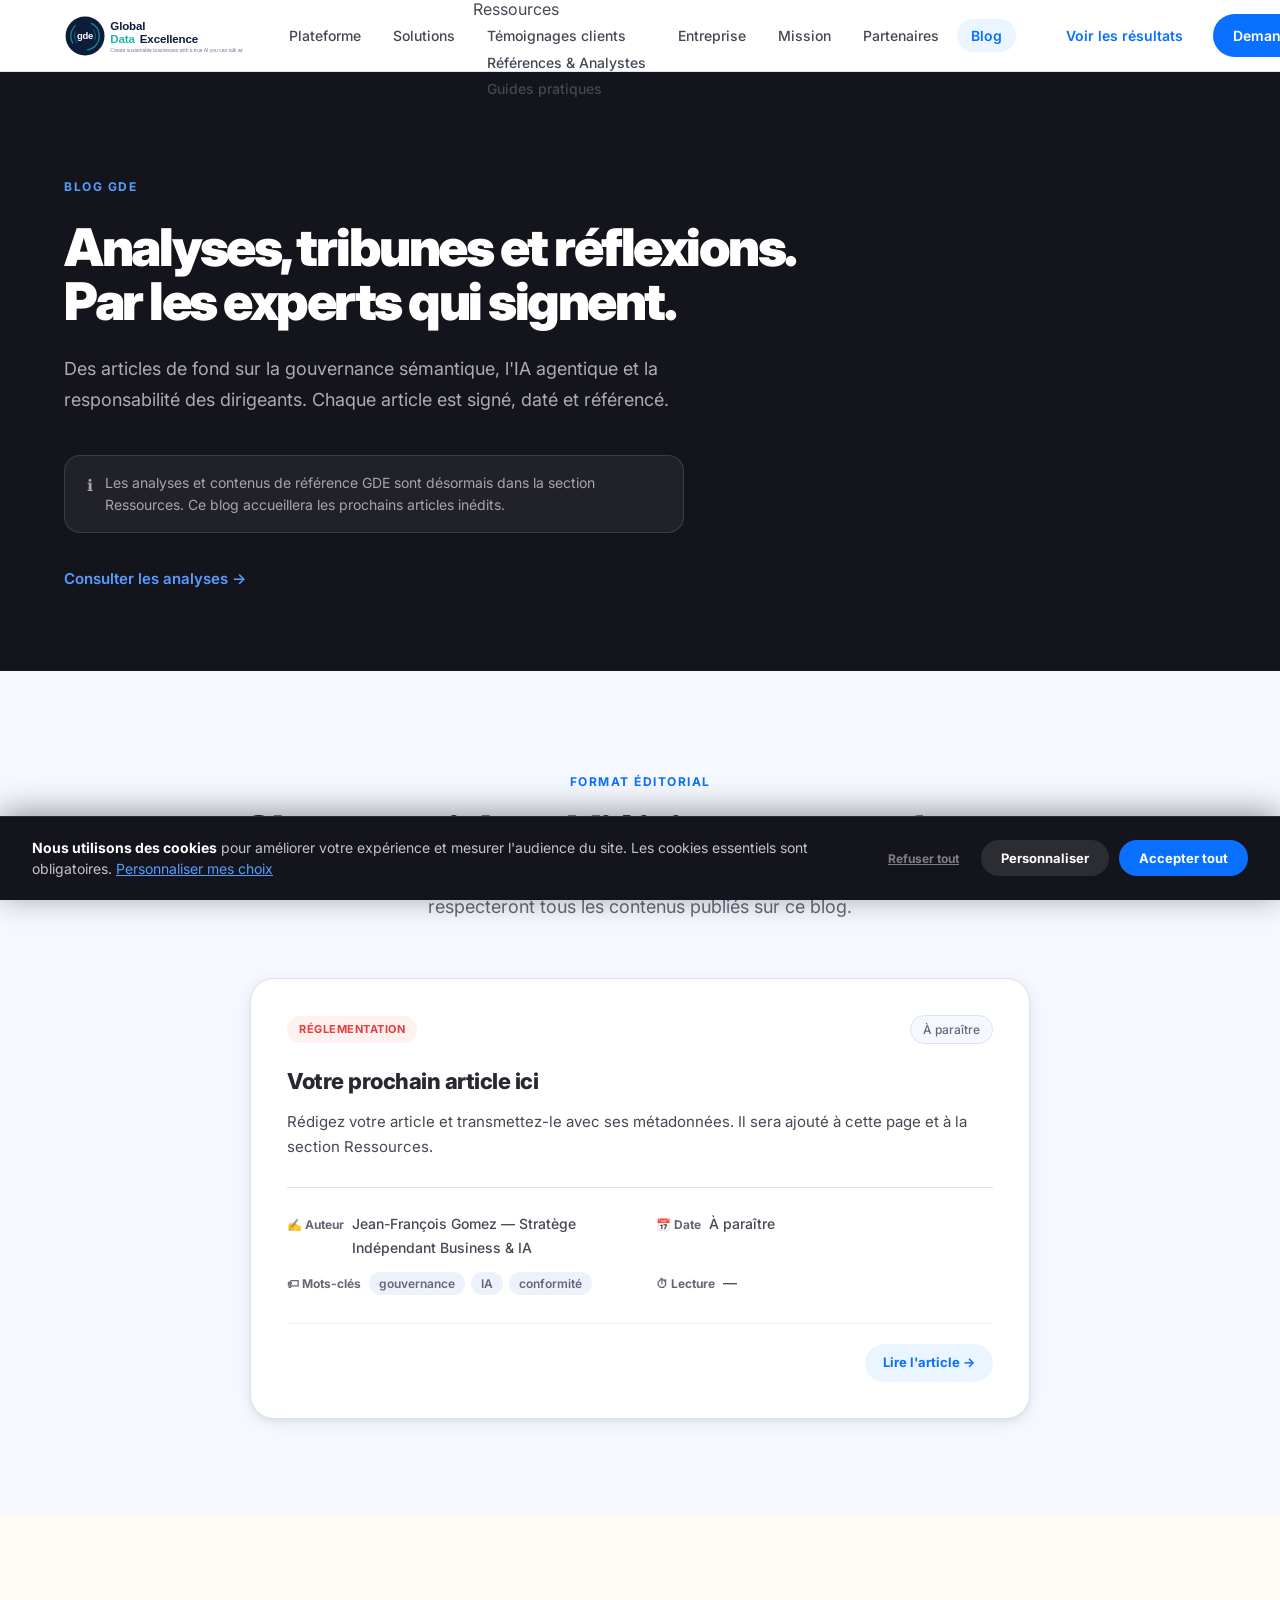
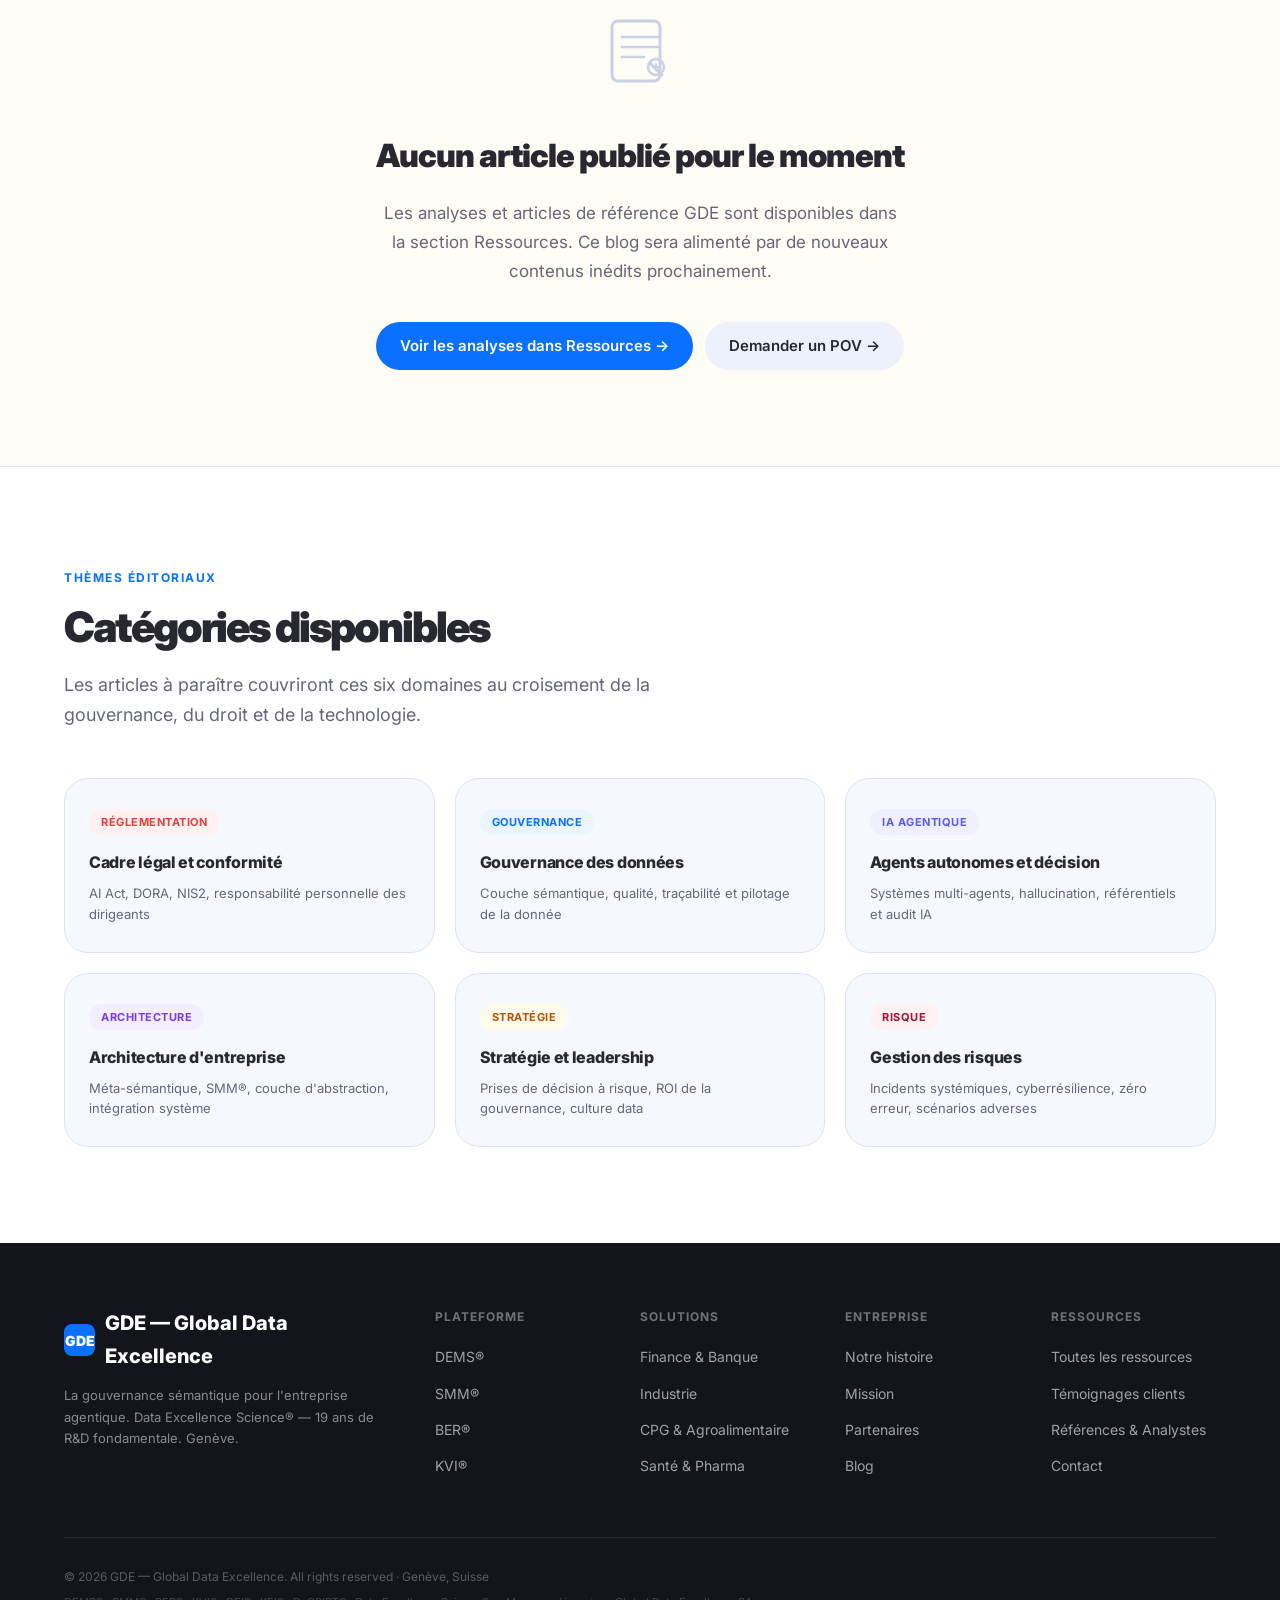
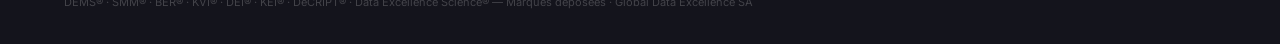
==== commit 95daf0a0: "update" ====
--- a/blog.html
+++ b/blog.html
@@ -89,15 +89,16 @@
 .nav-dropdown > a::after { content: ' ▾'; font-size: 10px; opacity: 0.6; }
 .nav-mega-menu {
   display: none;
-  position: absolute; top: calc(100% + 8px); left: 50%;
+  position: absolute; top: calc(100% + 12px); left: 50%;
   transform: translateX(-50%);
-  background: white; border: 1px solid var(--c-grey200);
-  border-radius: var(--r-lg); box-shadow: var(--shadow-lg);
-  width: 660px; padding: 20px; z-index: 200;
+  background: #ffffff !important;
+  border: 1px solid #e2e8f0;
+  border-radius: 16px;
+  box-shadow: 0 8px 32px rgba(0,0,0,0.12), 0 2px 8px rgba(0,0,0,0.06);
+  width: 680px; padding: 24px; z-index: 500;
   grid-template-columns: 1fr 1fr 1fr; gap: 0;
 }
 .nav-mega-menu.open { display: grid; }
-.nav-dropdown:hover .nav-mega-menu { display: grid; }
 .mega-col { padding: 0 16px; }
 .mega-col + .mega-col { border-left: 1px solid var(--c-grey200); }
 .mega-col-title {
@@ -399,7 +400,7 @@
       <div class="nav-dropdown-menu">
         <div class="dropdown-label">Ressources</div>
         <a href="ressources.html#temoignages">Témoignages clients</a>
-        <a href="ressources.html#insights">Références &amp; Insights</a>
+        <a href="ressources.html#insights">Références &amp; Analystes</a>
         <a href="ressources.html#guides">Guides pratiques</a>
       </div>
     </li>
@@ -410,7 +411,7 @@
     </ul>
     <div class="nav-cta">
       <a href="ressources.html" class="btn btn-ghost" style="font-size:14px;padding:10px 18px;">Voir les résultats</a>
-      <a href="mailto:contact@semandata.com?subject=Demande de POV GDE" class="btn btn-primary" style="font-size:14px;padding:10px 20px;">Demander un POV →</a>
+      <a href="mailto:contact@globaldataexcellence.com?subject=Demande de POV GDE" class="btn btn-primary" style="font-size:14px;padding:10px 20px;">Demander un POV →</a>
     </div>
   </div>
 </nav>
@@ -500,7 +501,7 @@
     <p>Les analyses et articles de référence GDE sont disponibles dans la section Ressources. Ce blog sera alimenté par de nouveaux contenus inédits prochainement.</p>
     <div class="empty-cta-row">
       <a href="ressources.html#articles" class="btn btn-primary">Voir les analyses dans Ressources →</a>
-      <a href="mailto:contact@semandata.com?subject=Demande de POV GDE" class="btn btn-secondary">Demander un POV →</a>
+      <a href="mailto:contact@globaldataexcellence.com?subject=Demande de POV GDE" class="btn btn-secondary">Demander un POV →</a>
     </div>
   </div>
 </section>
@@ -600,8 +601,8 @@
         <ul class="footer-links">
           <li><a href="ressources.html">Toutes les ressources</a></li>
           <li><a href="ressources.html#temoignages">Témoignages clients</a></li>
-          <li><a href="ressources.html#insights">Références &amp; Insights</a></li>
-          <li><a href="mailto:contact@semandata.com">Contact</a></li>
+          <li><a href="ressources.html#insights">Références &amp; Analystes</a></li>
+          <li><a href="mailto:contact@globaldataexcellence.com">Contact</a></li>
         </ul>
       </div>
     </div>
